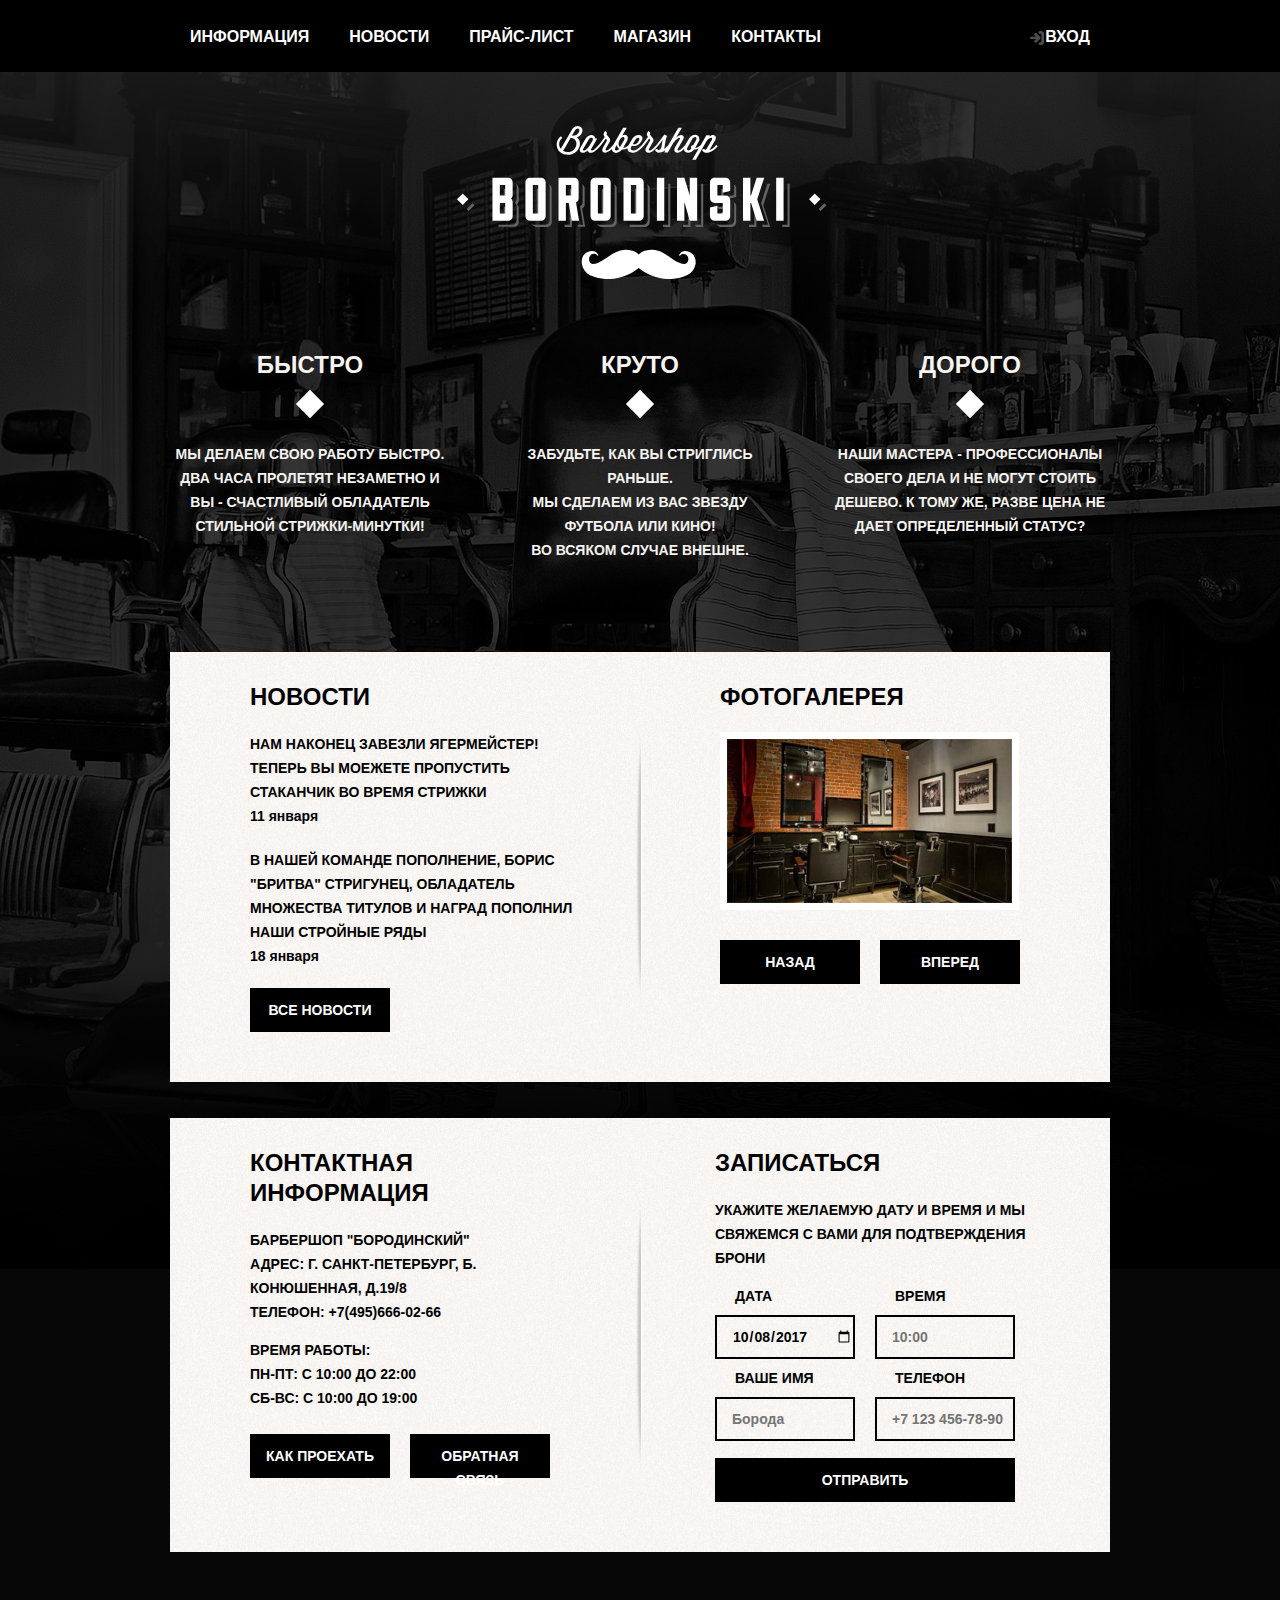
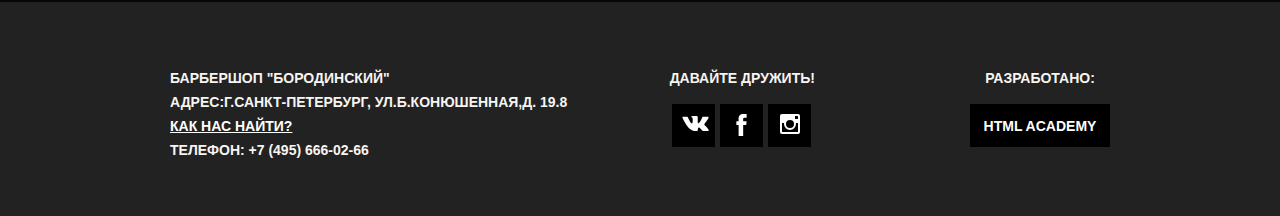
==== index.html @ e77247ff "29/03/2022" ====
<!DOCTYPE HTML>
<HTML>

<head>
	<meta charset="utf-8">
   <link rel="stylesheet" href="style.css">
   <title>Барбершоп "Бородинский"</title>
</head>

<body class="black-body">
   <header class="main-navigation">
			<div class="nav-container container">
            <nav>
               <ul class="site-navigation">
                  <li><a href="#">Информация</a></li>
                  <li><a href="#">Новости</a></li>
                  <li><a href="price.html">Прайс-лист</a></li>
                  <li><a href="shop.html">Магазин</a></li>
                  <li><a href="#">Контакты</a></li>
               </ul>
            </nav>
            <ul class="user-navigation">
               <li><a class="btn-login" href="#">Вход</a></li>
            </ul>
   		</div>
      <a class="logo-img" href="#">
            <img src="img/index-logo.svg" alt="Бородинский">
      </a>
   </header>

   <main>
      <h1 class="visualy-hidden"">Барбершоп " Бородинский"</h1>
            <section class="container">
               <h2 class="visualy-hidden">Преимущества</h2>
               <ul class="features-list">
                  <li class="features-text">
                        <h2>Быстро</h2>
                        <div class="square"></div>
                        <p>Мы делаем свою работу быстро. Два часа пролетят незаметно и Вы - счастливый обладатель
                           стильной стрижки-минутки!</p>
                  </li>
                  <li class="features-text">
                        <h2>Круто</h2>
                        <div class="square"></div>
                        <p>Забудьте, как Вы стриглись раньше. <br>Мы сделаем из Вас звезду футбола или кино!<br> 
									Во всяком случае внешне.</p>
                  </li>
                  <li class="features-text">
                        <h2>Дорого</h2>
                        <div class="square"></div>
                        <p>Наши мастера - профессионалы своего дела и не могут стоить дешево. К тому же, разве цена не
                           дает определенный статус?</p>
                  </li>
               </ul>
            </section>

            <div class="index-columns container segmentation">
               <section class="news half">
                  <h2>Новости</h2>
                  <ul class="news-list">
                        <li>
                           <p>Нам наконец завезли Ягермейстер! Теперь Вы моежете пропустить стаканчик во время стрижки
                              <br><time data="2019-01-11">11 января</time>
                           </p>
                        </li>
                        <li>
                           <p>В нашей команде пополнение, Борис "Бритва" Стригунец, обладатель множества титулов и
                              наград пополнил наши стройные ряды
                              <br><time data="2019-01-18">18 января</time>
                           </p>
                        </li>
                        <li>
                           <a class="btn" href="#">Все новости</a>
                        </li>
                  </ul>
               </section>

               <section class="gallery half">
                  <h2>Фотогалерея</h2>
                  <figure class="photo-gallery">
                        <img src="img/gallery.jpg" alt="Наши фото">
                  </figure>
                  <div class="horizontal-btn">
                        <button class="btn" type="button" name="Back">Назад</button>
                        <button class="btn" type="button" name="Next">Вперед</button>
                  </div>
               </section>
            </div>

            <div class="index-columns container segmentation">
               <section class="contact-info half">
                  <h2>Контактная информация</h2>
                  <p>Барбершоп "Бородинский"<br>
                        Адрес: г. Санкт-Петербург, б. Конюшенная, д.19/8<br>
                        телефон: +7(495)666-02-66
                  </p>
                  <p>Время работы:<br>
                        Пн-Пт: c 10:00 до 22:00<br>
                        Сб-Вс: c 10:00 до 19:00<br>
                  </p>
                  <div class="horizontal-btn">
                        <a class="btn" href="#">Как проехать</a>
                        <a class="btn" href="#">Обратная связь</a>
                  </div>
               </section>

               <section class="appointment half">
                  <h2>Записаться</h2>
                  <p>Укажите желаемую дату и время и мы свяжемся с Вами для подтверждения брони</p>
                  <form action="#" method="GET">
                        <div class="appointment-item">
                           <label for="date">Дата</label>
                           <input type="date" name="date" value="2017-10-08">
                        </div>
                        <dvi class="appointment-item">
                           <label for="time">Время</label>
                           <input type="datetime" name="time" placeholder="10:00">
                        </dvi>

                        <div class="appointment-item">
                           <label for="Name">Ваше имя</label>
                           <input type="text" name="Name" placeholder="Борода">
                        </div>
                        <div class="appointment-item">
                           <label for="tel">Телефон</label>
                           <input type="tel" name="tel" placeholder="+7 123 456-78-90">
                        </div>
                        <button class="btn" type="submit" value="Отправить">Отправить</button>
                  </form>
               </section>
            </div>
   </main>

   <footer class="main-footer">
      <div class="container">
            <div class="address">
               <p>Барбершоп "Бородинский"<br>
                  Адрес:г.Санкт-Петербург, ул.Б.Конюшенная,д. 19.8<br>
                  <a href="#">Как нас найти?</a><br>
                  Телефон: +7 (495) 666-02-66
               </p>
            </div>
            <div class="social">
               <p>Давайте дружить!</p>
               <ul>
                  <li><a class="btn social-btn" href="#"><img src="svg/vk.svg" alt="vk"></a></li>
                  <li><a class="btn social-btn" href="#"><img src="svg/facebook.svg" alt="Facebook"></a></li>
                  <li><a class="btn social-btn" href="#"><img src="svg/instagram.svg" alt="instagram"></a></li>
               </ul>
            </div>
            <div class="copyright">
               <p>Разработано:</p>
               <a class="btn social-btn" href="https://htmlacademy.ru/">HTML Academy</a>
            </div>
      </div>
   </footer>

   <section class="modal modal-login">
      <h2>Личный кабинет</h2>
      <p>Введите пожалуйста свой логин и пароль</p>
      <form action="#" method="GET">
            <p>
               <label for="user" class="visualy-hidden">Логин</label>
               <input class="login-icon-user" type="text" name="user" placeholder="ЛОГИН">
            </p>
            <p>
               <label for="password" class="visualy-hidden">Пароль</label>
               <input class="login-icon-password" type="password" name="password" placeholder="ПАРОЛЬ">
            </p>
            <p class="login-help">
               <label class="remember">
                  <input type="checkbox" class="visualy-hidden" checked>
                  <span class="checkbox-indicator"></span>
                  Запомните меня
               </label>
               <a href="#">Я забыл пароль!</a>
            </p>
            <button class="btn" type="submit" value="Войти">Войти</button>
      </form>
      <button class="modal-close"></button>
   </section>

   <section class="modal modal-maps">
      <h2 class="visualy-hidden">Карта проезда</h2>
      <img src="img/map.png" alt="Карта проезда">
      <button class="modal-close"></button>
   </section>
</body>

</HTML>
---- style.css ----
*, *::after, *::before {
   box-sizing: border-box;
}

body {
	max-width: 2560px;
   padding: 0;
   margin: 0 auto;
   font-family: "PT Sans Narrow", Arial, sans-serif;
   font-size: 14px;
   line-height: 24px;
   font-weight: bold;
   text-transform: uppercase;
   color: #F7F4F1;
   background-position: top center;
   background-repeat: no-repeat;   
}

.black-body{
   background-color: black;
   background-image: url(img/Background.png);
}

.white-body {
   background-color: #faf7f4;
   background-image: url(img/Background_white.png);
}

.visualy-hidden {
   position: absolute !important;
   height: 1px; width: 1px; 
   overflow: hidden;
    clip: rect(1px 1px 1px 1px); /* IE6, IE7 */
   clip: rect(1px, 1px, 1px, 1px);
}

.container {
   width: 940px;
   margin: 0 auto;
}

a {
   text-decoration: none;    
}

.btn {
   display: block;
   width: 140px;
   height: 44px;
   margin-top: 10px;
   margin-right: 20px;
   padding: 10px;
   background-color: black;
   color: white;
   text-align: center;
   font: inherit;
   text-transform: uppercase;
   border: none;
}

.btn:hover, 
.btn:focus,
.btn:active {
   background-color: #663d15;
}

.btn-login::before {
   content:"";
   width: 16px;
   height: 18px;
   background-image: url(svg/login.svg);
   background-repeat: no-repeat;
   background-position: 0 0;
   color: white;
   position: absolute;
   top: 5px;
   right: 65px;
   opacity: 0.3;
}

.btn-login:hover,
.btn-login:focus,
.btn-login:active,
.btn-login:hover::before,
.btn-login:focus::before,
.btn-login:active::before {
   background-color: #242424;
   opacity: 1;
}

.breadcrumbs {
   display: flex;
   padding: 0;
   justify-content: flex-start;
}

.breadcrumbs a {
   color:#000000;
}

.breadcrumbs a:focus,
.breadcrumbs a:hover {
   color: #663d15;
}

.breadcrumbs li {
   margin-right: 30px;
   padding-left: 5px;
}

.breadcrumbs li:first-child {
   list-style: none;
}

h1 {
   font-size: 30px;
   line-height: 42px;
}

h2 {
   font-size: 24px;
   line-height: 30px;
}

h3 {
   font-size: 20px;
   line-height: 24px;
}

.main-navigation {
   display:flex;
   flex-direction: column;
   font-size: 16px;
   font-weight: bold;
   background-color: #000000;
   height: 72px;
   margin-bottom: 50px;
}

.nav-container {
   display: flex;
   justify-content: space-between;
   background-color: #000000;
}

.site-navigation {
   display: flex;
}

.user-navigation {
   position: relative;
}

.site-navigation,
.user-navigation{
   list-style: none; 
   margin-top: 25px;
   padding: 0px; 
}

.site-navigation a,
.user-navigation a {
   color: white; 
   padding: 20px;
   padding-top: 26px;
   padding-bottom: 25px;
}

.site-navigation a:hover,
.user-navigation a:focus,
.site-navigation a:hover,
.user-navigation a:focus {
   background-color: #242424; 
}

.site-navigation img {
   vertical-align: top;
}

.user-navigation a {
   padding-left: 50px;
}

.logo-img {
   width: 369px;
   height: 153px;
   margin: 0 auto;
   margin-top: 61px;
   margin-bottom: 59px;
}

.features-list {
   display: flex;
   justify-content: space-between;
   list-style: none;
   padding:0;
   margin: 0px;
   margin-top: 258px;
   margin-bottom:76px;
}

.features-text {
   text-align: center;
   width: 280px;
}

.features-text h2 {
   margin-bottom: 0px;
}

.square {
   width:20px;
   height:20px;
   border: 10px solid white;
   margin: 0px auto;
   margin-top: 14px;
   margin-bottom: 28px;
   transform: rotate(45deg);
}

.index-columns {
   display: flex;
   background-color: #f8f5f2;
   background-image: url(img/Background_white.png);
   color: black;
   margin-bottom: 36px;
}

.half {
   width: 470px;
}

.segmentation {
   background-image: 
      url(img/Horizontal-line.png),
      url(img/Background_white.png);
   background-position: center, 0 0;
   background-repeat: no-repeat, repeat;  
}

.news, 
.gallery,
.contact-info,
.appointment {
   margin-left: 80px;
   margin-right: 45px;
   margin-top: 10px;
   margin-bottom: 50px;
}

.news-list {
   list-style: none;
   padding: 0px;
   margin: 0px;
}

.news-list li:not(:last-child) {
   margin-bottom: 20px;
}

.news-list time {
   text-transform: none;
}

.news .btn {
   padding: 10px;
}

.photo-gallery {
   width: 299px;
   height: 178px;
   border: 7px solid #ffffff;
   background-color: #cccccc;
   margin: 0;
   padding: 0;
   margin-bottom: 20px;
}

.photo-gallery img {
   width: 100%;
   height: 100%;
}

.horizontal-btn {
   display: flex;
}

.appointment {
   padding-right: 30px;
}

.appointment form {
   display: flex;
   flex-wrap: wrap;
   column-gap: 20px;
   row-gap: 7px;
}

.appointment label {
   padding-left: 20px;
   padding-bottom: 7px;
}

.appointment-item {
   display:flex;
   flex-direction: column;
}

.appointment .btn {
      width: 300px;
      height: 44px;
      margin-top: 10px;
}

.appointment input {
   font:inherit;
   background-color: transparent;
   border: 2px solid #000000;
   padding-left: 15px;
   width: 140px;
   height: 44px;
}

.appointment input:focus {
   border-color: #663d15;
}

.main-footer {
   background-color: #222222;
   margin-top: 50px;
   padding-top: 50px;
   padding-bottom: 40px;
}

.main-footer .container {
   display: flex;
}

.social,
.copyright {
   text-align: center;
}

.social {
   width: 150px;
   margin-left: 100px;    
}

.social ul {
   display: flex;
   flex-wrap: wrap;
   list-style: none;
   margin: 0px;
   padding: 0px;
}

.social li {
   margin-left: 5px;
}

.social-btn {
   display: block;
   height: 43px; 
   width: 43px;
   margin: 0px;
}

.social-btn:focus,
.social-btn:hover{
   filter: invert(1);
   background-color: #000000;
}

.copyright {
   margin-left: auto; 
}

.copyright .social-btn {
   width: 140px;
}

.address a {
   color: #ffffff;
   text-decoration: underline;
}

.modal {
   position: fixed;
   background-color: #d3d1ce;
   background-image: url(img/Background_white.png);
   z-index: 1;
   color: #000000;
   box-shadow: 0 0 50px rgba(0,0,0,1);
}

.modal-close {
   position: absolute;
   width: 20px;
   height: 20px;
   top: 10px;
   right: -30px;
   border: 0px;
   background-color: transparent;
   cursor: pointer;
}

.modal-close::before {
   content: "";
   position: absolute;
   width: 20px;
   height: 3px;
   top: 8px;
   right: 0px;
   background-color: #d0d0d0;
   transform: rotate(45deg);
}

.modal-close::after {
   content: "";
   position: absolute;
   width: 20px;
   height: 3px;
   top: 8px;
   right: 0px;
   background-color: #d0d0d0;
   transform: rotate(-45deg);
}

.modal-login {
   display: none;
   width: 456px;
   height: 386px;
   top: 120px;
   left:50%;
   margin-left: -228px;
   padding-left: 80px;
   padding-right: 80px;
   padding-top: 50px;
}

.modal-login h2{
   margin: 0px;
   padding: 0px;
}

.modal-login p{
   margin-top: 10px;
   margin-bottom: 0px;
   padding: 0px;
}

.modal-login input {
   font:inherit;
   background-color: #f9f6f3;
   border: 2px solid #000000;
   width:296px;
   padding: 8px;
   padding-left: 15px;
   padding-right: 40px;
}

.modal-login input:hover,
.modal-login input:focus  {
   border: 2px solid #663d15;
}

.login-icon-user {
   background-image: url(svg/user.svg);
   background-repeat: no-repeat;
   background-position: 265px center;
}

.login-icon-password {
   background-image: url(svg/lock.svg);
   background-repeat: no-repeat;
   background-position: 265px center;
}

.login-help {
   display: flex;
   justify-content: space-between;
}

.remember {
   position: relative;
   padding-left: 30px;
}

.remember:hover {
   color:#663d15;
}

.remember input[type="checkbox"] + .checkbox-indicator {
   position:absolute;
   top: 3px;
   left: 0px;
   width: 17px;
   height: 17px;
   border: 2px solid black;
}

.remember input[type="checkbox"]:checked + .checkbox-indicator::before,
.remember input[type="checkbox"]:checked + .checkbox-indicator::after {
   content: "";
   position: absolute;
   width: 13px;
   height: 3px;
   top: 5px;
   right:0px;
   background-color: black;
}

.remember input[type="checkbox"]:checked + .checkbox-indicator::before {
   transform: rotate(45deg);
}

.remember input[type="checkbox"]:checked + .checkbox-indicator::after {
   transform: rotate(-45deg);
}

.modal-login a {
   color:#000000;
   text-decoration: underline;    
}

.modal-login .btn {
   width:100%;
}

.modal-maps {
   display: none;
   background-color: #ffffff;
   width: 780px;
   height: 574px;
   top: 50%;
   left:50%;
   margin-top: -287px;
   margin-left: -390px;
   padding: 7px;
}

.here {
   padding-bottom: 21px;
   border-bottom: 4px solid white;    
}

.prix {
   background-color: #e5e5e5;
   text-align: center;
   vertical-align: middle;
}

.prix::after {
   content:" \20BD";
}

.item-main {
   color:#000000;
}

.vendor_code {
   color: #aeaeae;
}

.list-marker {
   list-style-image: url(img/square_list.svg);
}

.set {
   padding: 0;
}

.price-list {
   padding-left: 20px;
   line-height: 35px;
}

.indent {
   padding-left: 10px;
}

.price-title {
   display: flex;
   justify-content: center;
   align-items: center;
}

.price-title::before,
.price-title::after {
   content: "";
   width: 50px;
   height: 2px;
   background-color: #000000;
   flex-grow: 1;
   flex-shrink: 0;
}

.price-title::before {
   margin-right: 20px;
}

.price-title::after {
   margin-left: 20px;
}

.price-title h2 {
   font-size: 48px;
   line-height: 48px;
}

.price-table {
   margin-top: 30px;
   border-collapse: collapse;
}

.price-table tr{
   height: 39px;
}

.price-table td{
   width: 230px;
   border: 2px solid #000000;
   padding-left: 18px;
}

.price-table td:last-child{
   text-align: center;
}

.about-us {
   width: 380px;
}

.prod_sort {
   width: 280px;
}

.prod_sale {
   display: flex;
   width: 850px;
   flex-wrap: wrap;
   gap: 20px;
}

.prod_cart {
   width: 220px;
   height: 286px;
   background-color: #cccccc;
   line-height: 18px;
   text-transform: none;
   box-shadow: 0 0 10px rgba(0,0,0,0.2);
}

q {
   quotes: "\00ab" "\00bb"; 
   text-transform: uppercase; 
}

.prod_sale .prixe {
   background-color: #b8b8b8;
}

.preview-item {
   display: flex;
   flex-wrap: wrap;
   gap: 20px;
   padding: 0px;
   margin: 0px;
}

.preview-item input[type="image"] {
   box-shadow: 0 0 10px rgba(0,0,0,0.2);
}

.availability {
   display: flex;
   justify-content: space-between;
}

.description {
   padding-left: 70px;
}
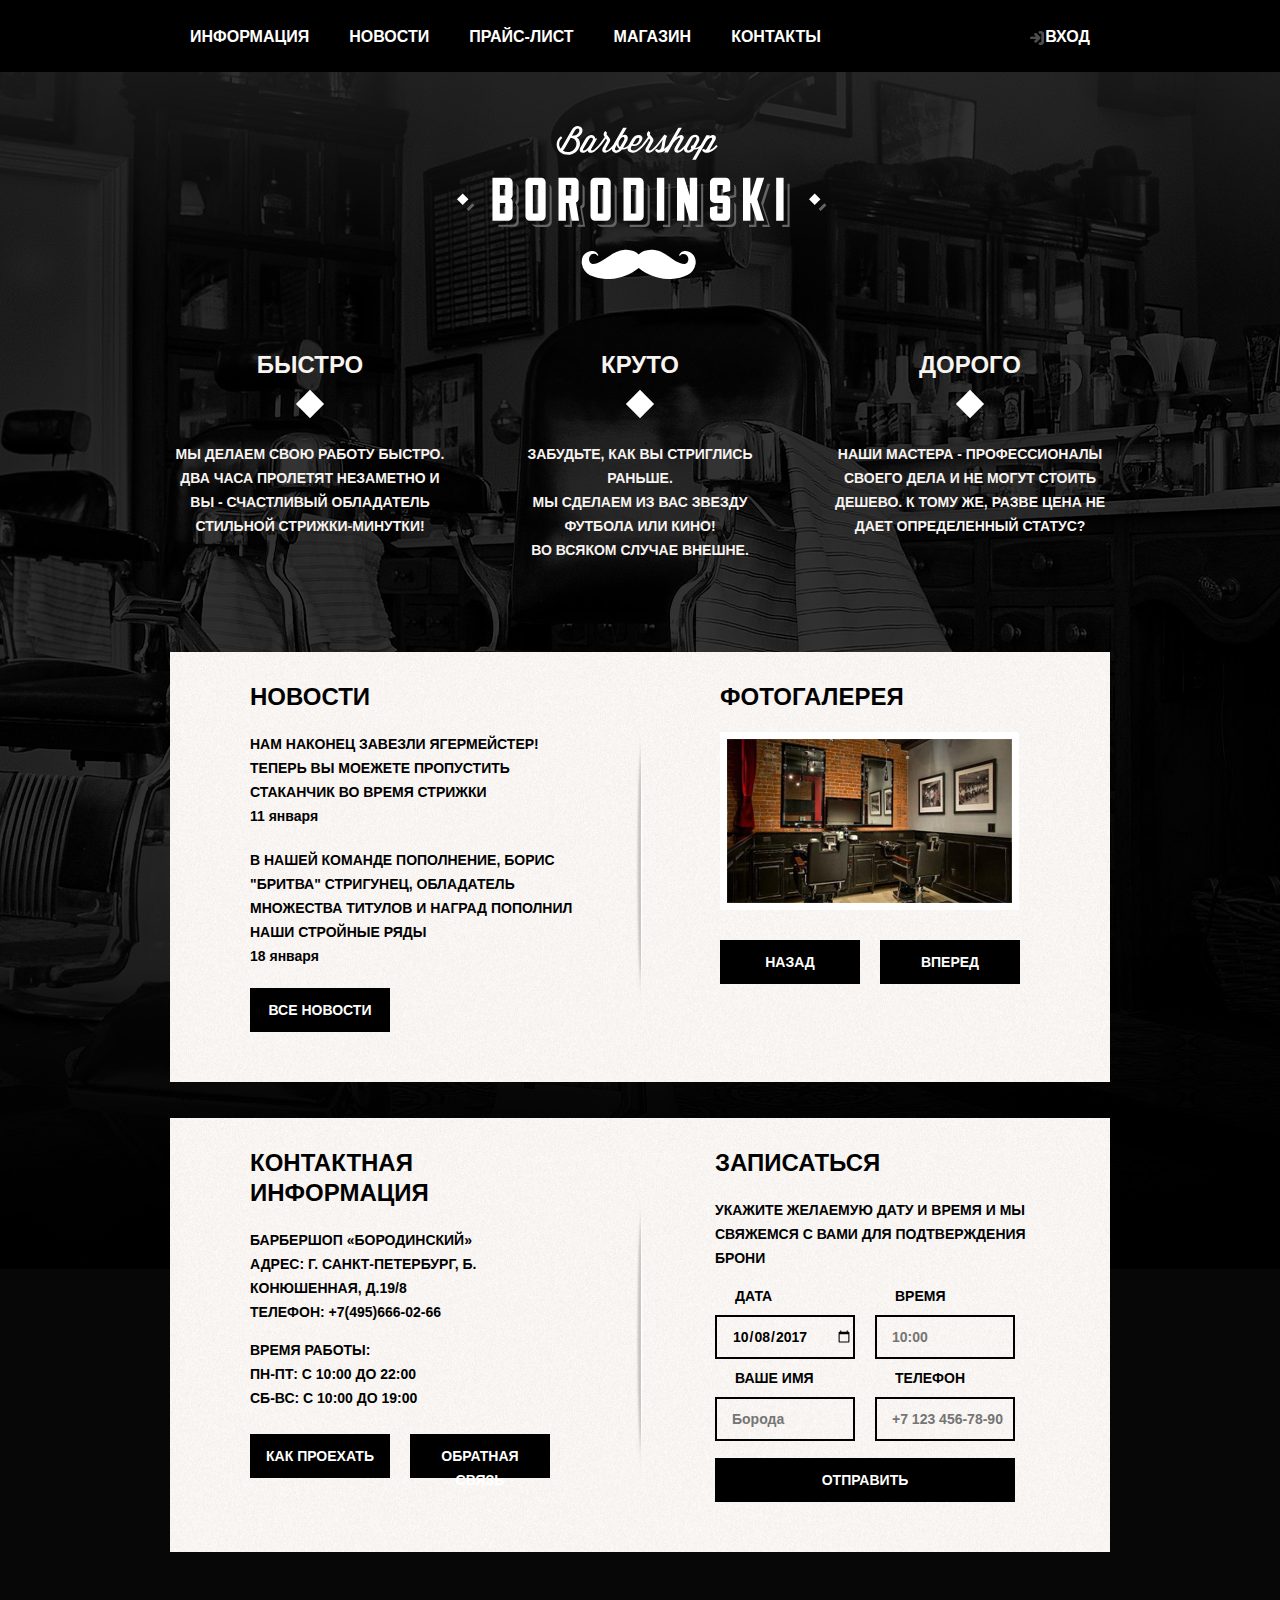
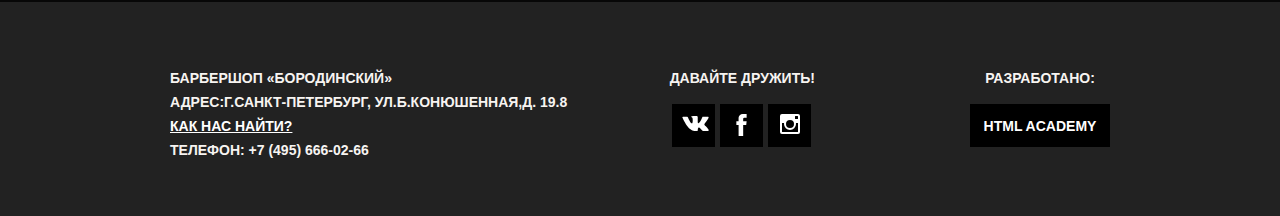
==== commit 70cd794c: "31/03/2022 item price" ====
--- a/index.html
+++ b/index.html
@@ -3,188 +3,187 @@
 
 <head>
 	<meta charset="utf-8">
-   <link rel="stylesheet" href="style.css">
-   <title>Барбершоп "Бородинский"</title>
+	<link rel="stylesheet" href="style.css">
+	<title>Барбершоп "Бородинский"</title>
 </head>
+	
+<body class="black-body">
+	<header class="main-navigation">
+		<div class="nav-container container">
+			<nav>
+				<ul class="site-navigation">
+					<li><a href="#">Информация</a></li>
+					<li><a href="#">Новости</a></li>
+					<li><a href="price.html">Прайс-лист</a></li>
+					<li><a href="shop.html">Магазин</a></li>
+					<li><a href="#">Контакты</a></li>
+				</ul>
+			</nav>
+				<ul class="user-navigation">
+					<li><a class="btn-login" href="#">Вход</a></li>
+				</ul>
+		</div>
+		<a class="logo-img" href="#">
+			<img src="img/index-logo.svg" alt="Бородинский">
+		</a>
+	</header>
 
-<body class="black-body">
-   <header class="main-navigation">
-			<div class="nav-container container">
-            <nav>
-               <ul class="site-navigation">
-                  <li><a href="#">Информация</a></li>
-                  <li><a href="#">Новости</a></li>
-                  <li><a href="price.html">Прайс-лист</a></li>
-                  <li><a href="shop.html">Магазин</a></li>
-                  <li><a href="#">Контакты</a></li>
-               </ul>
-            </nav>
-            <ul class="user-navigation">
-               <li><a class="btn-login" href="#">Вход</a></li>
-            </ul>
-   		</div>
-      <a class="logo-img" href="#">
-            <img src="img/index-logo.svg" alt="Бородинский">
-      </a>
-   </header>
+	<main>
+		<h1 class="visualy-hidden"">Барбершоп "Бородинский"</h1>
+		<section class="container">
+			<h2 class="visualy-hidden">Преимущества</h2>
+			<ul class="features-list">
+				<li class="features-text">
+					<h2>Быстро</h2>
+					<div class="square"></div>
+					<p>Мы делаем свою работу быстро. Два часа пролетят незаметно и Вы - счастливый обладатель
+						стильной стрижки-минутки!</p>
+				</li>
+				<li class="features-text">
+					<h2>Круто</h2>
+					<div class="square"></div>
+					<p>Забудьте, как Вы стриглись раньше. <br>Мы сделаем из Вас звезду футбола или кино!<br> 
+						Во всяком случае внешне.</p>
+				</li>
+				<li class="features-text">
+					<h2>Дорого</h2>
+					<div class="square"></div>
+						<p>Наши мастера - профессионалы своего дела и не могут стоить дешево. К тому же, разве цена не
+						дает определенный статус?</p>
+				</li>
+			</ul>
+		</section>
 
-   <main>
-      <h1 class="visualy-hidden"">Барбершоп " Бородинский"</h1>
-            <section class="container">
-               <h2 class="visualy-hidden">Преимущества</h2>
-               <ul class="features-list">
-                  <li class="features-text">
-                        <h2>Быстро</h2>
-                        <div class="square"></div>
-                        <p>Мы делаем свою работу быстро. Два часа пролетят незаметно и Вы - счастливый обладатель
-                           стильной стрижки-минутки!</p>
-                  </li>
-                  <li class="features-text">
-                        <h2>Круто</h2>
-                        <div class="square"></div>
-                        <p>Забудьте, как Вы стриглись раньше. <br>Мы сделаем из Вас звезду футбола или кино!<br> 
-									Во всяком случае внешне.</p>
-                  </li>
-                  <li class="features-text">
-                        <h2>Дорого</h2>
-                        <div class="square"></div>
-                        <p>Наши мастера - профессионалы своего дела и не могут стоить дешево. К тому же, разве цена не
-                           дает определенный статус?</p>
-                  </li>
-               </ul>
-            </section>
+		<div class="index-columns container segmentation">
+			<section class="news half">
+				<h2>Новости</h2>
+				<ul class="news-list">
+					<li>
+						<p>Нам наконец завезли Ягермейстер! Теперь Вы моежете пропустить стаканчик во время стрижки<br>
+							<time data="2019-01-11">11 января</time>
+						</p>
+					</li>
+					<li>
+						<p>В нашей команде пополнение, Борис "Бритва" Стригунец, обладатель множества титулов и
+							наград пополнил наши стройные ряды<br>
+							<time data="2019-01-18">18 января</time>
+						</p>
+					</li>
+					<li>
+						<a class="btn" href="#">Все новости</a>
+					</li>
+				</ul>
+			</section>
 
-            <div class="index-columns container segmentation">
-               <section class="news half">
-                  <h2>Новости</h2>
-                  <ul class="news-list">
-                        <li>
-                           <p>Нам наконец завезли Ягермейстер! Теперь Вы моежете пропустить стаканчик во время стрижки
-                              <br><time data="2019-01-11">11 января</time>
-                           </p>
-                        </li>
-                        <li>
-                           <p>В нашей команде пополнение, Борис "Бритва" Стригунец, обладатель множества титулов и
-                              наград пополнил наши стройные ряды
-                              <br><time data="2019-01-18">18 января</time>
-                           </p>
-                        </li>
-                        <li>
-                           <a class="btn" href="#">Все новости</a>
-                        </li>
-                  </ul>
-               </section>
+			<section class="gallery half">
+				<h2>Фотогалерея</h2>
+				<figure class="photo-gallery">
+					<img src="img/gallery.jpg" alt="Наши фото">
+				</figure>
+				<div class="horizontal-btn">
+					<button class="btn" type="button" name="Back">Назад</button>
+					<button class="btn" type="button" name="Next">Вперед</button>
+				</div>
+			</section>
+		</div>
 
-               <section class="gallery half">
-                  <h2>Фотогалерея</h2>
-                  <figure class="photo-gallery">
-                        <img src="img/gallery.jpg" alt="Наши фото">
-                  </figure>
-                  <div class="horizontal-btn">
-                        <button class="btn" type="button" name="Back">Назад</button>
-                        <button class="btn" type="button" name="Next">Вперед</button>
-                  </div>
-               </section>
-            </div>
+		<div class="index-columns container segmentation">
+			<section class="contact-info half">
+				<h2>Контактная информация</h2>
+				<p>Барбершоп <q>Бородинский</q><br>
+					Адрес: г. Санкт-Петербург, б. Конюшенная, д.19/8<br>
+					телефон: +7(495)666-02-66
+				</p>
+				<p>Время работы:<br>
+					Пн-Пт: c 10:00 до 22:00<br>
+					Сб-Вс: c 10:00 до 19:00<br>
+				</p>
+				<div class="horizontal-btn">
+					<a class="btn" href="#">Как проехать</a>
+					<a class="btn" href="#">Обратная связь</a>
+				</div>
+			</section>
 
-            <div class="index-columns container segmentation">
-               <section class="contact-info half">
-                  <h2>Контактная информация</h2>
-                  <p>Барбершоп "Бородинский"<br>
-                        Адрес: г. Санкт-Петербург, б. Конюшенная, д.19/8<br>
-                        телефон: +7(495)666-02-66
-                  </p>
-                  <p>Время работы:<br>
-                        Пн-Пт: c 10:00 до 22:00<br>
-                        Сб-Вс: c 10:00 до 19:00<br>
-                  </p>
-                  <div class="horizontal-btn">
-                        <a class="btn" href="#">Как проехать</a>
-                        <a class="btn" href="#">Обратная связь</a>
-                  </div>
-               </section>
+			<section class="appointment half">
+				<h2>Записаться</h2>
+				<p>Укажите желаемую дату и время и мы свяжемся с Вами для подтверждения брони</p>
+				<form action="#" method="GET">
+					<div class="appointment-item">
+						<label for="date">Дата</label>
+						<input type="date" name="date" value="2017-10-08">
+					</div>
+					<div class="appointment-item">
+						<label for="time">Время</label>
+						<input type="datetime" name="time" placeholder="10:00">
+					</div>
+					<div class="appointment-item">
+						<label for="Name">Ваше имя</label>
+						<input type="text" name="Name" placeholder="Борода">
+					</div>
+					<div class="appointment-item">
+						<label for="tel">Телефон</label>
+						<input type="tel" name="tel" placeholder="+7 123 456-78-90">
+					</div>
+						<button class="btn" type="submit" value="Отправить">Отправить</button>
+				</form>
+			</section>
+		</div>
+	</main>
 
-               <section class="appointment half">
-                  <h2>Записаться</h2>
-                  <p>Укажите желаемую дату и время и мы свяжемся с Вами для подтверждения брони</p>
-                  <form action="#" method="GET">
-                        <div class="appointment-item">
-                           <label for="date">Дата</label>
-                           <input type="date" name="date" value="2017-10-08">
-                        </div>
-                        <dvi class="appointment-item">
-                           <label for="time">Время</label>
-                           <input type="datetime" name="time" placeholder="10:00">
-                        </dvi>
+	<footer class="main-footer">
+		<div class="container">
+			<div class="address">
+				<p>Барбершоп <q>Бородинский</q><br>
+					Адрес:г.Санкт-Петербург, ул.Б.Конюшенная,д. 19.8<br>
+					<a href="#">Как нас найти?</a><br>
+					Телефон: +7 (495) 666-02-66
+				</p>
+			</div>
+			<div class="social">
+				<p>Давайте дружить!</p>
+				<ul>
+					<li><a class="btn social-btn" href="#"><img src="svg/vk.svg" alt="vk"></a></li>
+					<li><a class="btn social-btn" href="#"><img src="svg/facebook.svg" alt="Facebook"></a></li>
+					<li><a class="btn social-btn" href="#"><img src="svg/instagram.svg" alt="instagram"></a></li>
+				</ul>
+			</div>
+			<div class="copyright">
+				<p>Разработано:</p>
+				<a class="btn social-btn" href="https://htmlacademy.ru/">HTML Academy</a>
+			</div>
+		</div>
+	</footer>
 
-                        <div class="appointment-item">
-                           <label for="Name">Ваше имя</label>
-                           <input type="text" name="Name" placeholder="Борода">
-                        </div>
-                        <div class="appointment-item">
-                           <label for="tel">Телефон</label>
-                           <input type="tel" name="tel" placeholder="+7 123 456-78-90">
-                        </div>
-                        <button class="btn" type="submit" value="Отправить">Отправить</button>
-                  </form>
-               </section>
-            </div>
-   </main>
+	<section class="modal modal-login">
+		<h2>Личный кабинет</h2>
+		<p>Введите пожалуйста свой логин и пароль</p>
+		<form action="#" method="GET">
+			<p>
+				<label for="user" class="visualy-hidden">Логин</label>
+				<input class="login-icon-user" type="text" name="user" placeholder="ЛОГИН">
+			</p>
+			<p>
+				<label for="password" class="visualy-hidden">Пароль</label>
+				<input class="login-icon-password" type="password" name="password" placeholder="ПАРОЛЬ">
+			</p>
+			<p class="login-help">
+				<label class="remember">
+					<input type="checkbox" class="visualy-hidden" checked>
+					<span class="checkbox-indicator"></span>
+					Запомните меня
+				</label>
+				<a href="#">Я забыл пароль!</a>
+			</p>
+			<button class="btn" type="submit" value="Войти">Войти</button>
+		</form>
+		<button class="modal-close"></button>
+	</section>
 
-   <footer class="main-footer">
-      <div class="container">
-            <div class="address">
-               <p>Барбершоп "Бородинский"<br>
-                  Адрес:г.Санкт-Петербург, ул.Б.Конюшенная,д. 19.8<br>
-                  <a href="#">Как нас найти?</a><br>
-                  Телефон: +7 (495) 666-02-66
-               </p>
-            </div>
-            <div class="social">
-               <p>Давайте дружить!</p>
-               <ul>
-                  <li><a class="btn social-btn" href="#"><img src="svg/vk.svg" alt="vk"></a></li>
-                  <li><a class="btn social-btn" href="#"><img src="svg/facebook.svg" alt="Facebook"></a></li>
-                  <li><a class="btn social-btn" href="#"><img src="svg/instagram.svg" alt="instagram"></a></li>
-               </ul>
-            </div>
-            <div class="copyright">
-               <p>Разработано:</p>
-               <a class="btn social-btn" href="https://htmlacademy.ru/">HTML Academy</a>
-            </div>
-      </div>
-   </footer>
-
-   <section class="modal modal-login">
-      <h2>Личный кабинет</h2>
-      <p>Введите пожалуйста свой логин и пароль</p>
-      <form action="#" method="GET">
-            <p>
-               <label for="user" class="visualy-hidden">Логин</label>
-               <input class="login-icon-user" type="text" name="user" placeholder="ЛОГИН">
-            </p>
-            <p>
-               <label for="password" class="visualy-hidden">Пароль</label>
-               <input class="login-icon-password" type="password" name="password" placeholder="ПАРОЛЬ">
-            </p>
-            <p class="login-help">
-               <label class="remember">
-                  <input type="checkbox" class="visualy-hidden" checked>
-                  <span class="checkbox-indicator"></span>
-                  Запомните меня
-               </label>
-               <a href="#">Я забыл пароль!</a>
-            </p>
-            <button class="btn" type="submit" value="Войти">Войти</button>
-      </form>
-      <button class="modal-close"></button>
-   </section>
-
-   <section class="modal modal-maps">
-      <h2 class="visualy-hidden">Карта проезда</h2>
-      <img src="img/map.png" alt="Карта проезда">
-      <button class="modal-close"></button>
-   </section>
+	<section class="modal modal-maps">
+		<h2 class="visualy-hidden">Карта проезда</h2>
+		<img src="img/map.png" alt="Карта проезда">
+		<button class="modal-close"></button>
+	</section>
 </body>
 
-</HTML>+</HTML>
--- a/style.css
+++ b/style.css
@@ -1,81 +1,81 @@
 *, *::after, *::before {
-   box-sizing: border-box;
+	box-sizing: border-box;
 }
 
 body {
 	max-width: 2560px;
-   padding: 0;
-   margin: 0 auto;
-   font-family: "PT Sans Narrow", Arial, sans-serif;
-   font-size: 14px;
-   line-height: 24px;
-   font-weight: bold;
-   text-transform: uppercase;
-   color: #F7F4F1;
-   background-position: top center;
-   background-repeat: no-repeat;   
+	padding: 0;
+	margin: 0 auto;
+	font-family: "PT Sans Narrow", Arial, sans-serif;
+	font-size: 14px;
+	line-height: 24px;
+	font-weight: bold;
+	text-transform: uppercase;
+	color: #F7F4F1;
+	background-position: top center;
+	background-repeat: no-repeat;   
 }
 
 .black-body{
-   background-color: black;
-   background-image: url(img/Background.png);
+	background-color: black;
+	background-image: url(img/Background.png);
 }
 
 .white-body {
-   background-color: #faf7f4;
-   background-image: url(img/Background_white.png);
+	background-color: #faf7f4;
+	background-image: url(img/Background_white.png);
 }
 
 .visualy-hidden {
-   position: absolute !important;
-   height: 1px; width: 1px; 
-   overflow: hidden;
-    clip: rect(1px 1px 1px 1px); /* IE6, IE7 */
-   clip: rect(1px, 1px, 1px, 1px);
+	position: absolute !important;
+	height: 1px; width: 1px; 
+	overflow: hidden;
+	 clip: rect(1px 1px 1px 1px); /* IE6, IE7 */
+	clip: rect(1px, 1px, 1px, 1px);
 }
 
 .container {
-   width: 940px;
-   margin: 0 auto;
+	width: 940px;
+	margin: 0 auto;
 }
 
 a {
-   text-decoration: none;    
+	text-decoration: none;
 }
 
 .btn {
-   display: block;
-   width: 140px;
-   height: 44px;
-   margin-top: 10px;
-   margin-right: 20px;
-   padding: 10px;
-   background-color: black;
-   color: white;
-   text-align: center;
-   font: inherit;
-   text-transform: uppercase;
-   border: none;
+	display: block;
+	width: 140px;
+	height: 44px;
+	margin-top: 10px;
+	margin-right: 20px;
+	padding: 10px;
+	background-color: black;
+	color: white;
+	text-align: center;
+	font: inherit;
+	text-transform: uppercase;
+	border: none;
 }
 
 .btn:hover, 
 .btn:focus,
 .btn:active {
-   background-color: #663d15;
+	background-color: #663d15;
 }
 
 .btn-login::before {
-   content:"";
-   width: 16px;
-   height: 18px;
-   background-image: url(svg/login.svg);
-   background-repeat: no-repeat;
-   background-position: 0 0;
-   color: white;
-   position: absolute;
-   top: 5px;
-   right: 65px;
-   opacity: 0.3;
+	content:"";
+	width: 16px;
+	height: 18px;
+	background-image: url(svg/login.svg);
+	background-repeat: no-repeat;
+	background-position: 0 0;
+	color: white;
+	position: absolute;
+	top: 5px;
+	right: 65px;
+	opacity: 0.3;
 }
 
 .btn-login:hover,
@@ -84,599 +84,642 @@
 .btn-login:hover::before,
 .btn-login:focus::before,
 .btn-login:active::before {
-   background-color: #242424;
-   opacity: 1;
+	background-color: #242424;
+	opacity: 1;
 }
 
 .breadcrumbs {
-   display: flex;
-   padding: 0;
-   justify-content: flex-start;
+	display: flex;
+	padding: 0;
+	justify-content: flex-start;
+	margin-bottom: 50px;
 }
 
 .breadcrumbs a {
-   color:#000000;
+	color:#000000;
 }
 
 .breadcrumbs a:focus,
 .breadcrumbs a:hover {
-   color: #663d15;
+	color: #663d15;
 }
 
 .breadcrumbs li {
-   margin-right: 30px;
-   padding-left: 5px;
+	margin-right: 33px;
+	padding-left: 5px;
 }
 
 .breadcrumbs li:first-child {
-   list-style: none;
+	list-style: none;
+	padding-left: 0px;
+}
+
+.breadcrumbs li:last-child a{
+	color: #aeaeae;
 }
 
 h1 {
-   font-size: 30px;
-   line-height: 42px;
+	font-size: 30px;
+	line-height: 42px;
 }
 
 h2 {
-   font-size: 24px;
-   line-height: 30px;
+	font-size: 24px;
+	line-height: 30px;
 }
 
 h3 {
-   font-size: 20px;
-   line-height: 24px;
+	font-size: 20px;
+	line-height: 24px;
 }
 
 .main-navigation {
-   display:flex;
-   flex-direction: column;
-   font-size: 16px;
-   font-weight: bold;
-   background-color: #000000;
-   height: 72px;
-   margin-bottom: 50px;
+	display:flex;
+	flex-direction: column;
+	font-size: 16px;
+	font-weight: bold;
+	background-color: #000000;
+	height: 72px;
+	margin-bottom: 50px;
 }
 
 .nav-container {
-   display: flex;
-   justify-content: space-between;
-   background-color: #000000;
+	display: flex;
+	justify-content: space-between;
+	background-color: #000000;
 }
 
 .site-navigation {
-   display: flex;
+	display: flex;
 }
 
 .user-navigation {
-   position: relative;
+	position: relative;
 }
 
 .site-navigation,
 .user-navigation{
-   list-style: none; 
-   margin-top: 25px;
-   padding: 0px; 
+	list-style: none; 
+	margin-top: 25px;
+	padding: 0px; 
 }
 
 .site-navigation a,
 .user-navigation a {
-   color: white; 
-   padding: 20px;
-   padding-top: 26px;
-   padding-bottom: 25px;
+	color: white; 
+	padding: 20px;
+	padding-top: 26px;
+	padding-bottom: 25px;
 }
 
 .site-navigation a:hover,
 .user-navigation a:focus,
 .site-navigation a:hover,
 .user-navigation a:focus {
-   background-color: #242424; 
+	background-color: #242424; 
 }
 
 .site-navigation img {
-   vertical-align: top;
+	vertical-align: top;
 }
 
 .user-navigation a {
-   padding-left: 50px;
+	padding-left: 50px;
 }
 
 .logo-img {
-   width: 369px;
-   height: 153px;
-   margin: 0 auto;
-   margin-top: 61px;
-   margin-bottom: 59px;
+	width: 369px;
+	height: 153px;
+	margin: 0 auto;
+	margin-top: 61px;
+	margin-bottom: 59px;
 }
 
 .features-list {
-   display: flex;
-   justify-content: space-between;
-   list-style: none;
-   padding:0;
-   margin: 0px;
-   margin-top: 258px;
-   margin-bottom:76px;
+	display: flex;
+	justify-content: space-between;
+	list-style: none;
+	padding:0;
+	margin: 0px;
+	margin-top: 258px;
+	margin-bottom:76px;
 }
 
 .features-text {
-   text-align: center;
-   width: 280px;
+	text-align: center;
+	width: 280px;
 }
 
 .features-text h2 {
-   margin-bottom: 0px;
+	margin-bottom: 0px;
 }
 
 .square {
-   width:20px;
-   height:20px;
-   border: 10px solid white;
-   margin: 0px auto;
-   margin-top: 14px;
-   margin-bottom: 28px;
-   transform: rotate(45deg);
+	width:20px;
+	height:20px;
+	border: 10px solid white;
+	margin: 0px auto;
+	margin-top: 14px;
+	margin-bottom: 28px;
+	transform: rotate(45deg);
 }
 
 .index-columns {
-   display: flex;
-   background-color: #f8f5f2;
-   background-image: url(img/Background_white.png);
-   color: black;
-   margin-bottom: 36px;
+	display: flex;
+	background-color: #f8f5f2;
+	background-image: url(img/Background_white.png);
+	color: black;
+	margin-bottom: 36px;
 }
 
 .half {
-   width: 470px;
+	width: 470px;
 }
 
 .segmentation {
-   background-image: 
-      url(img/Horizontal-line.png),
-      url(img/Background_white.png);
-   background-position: center, 0 0;
-   background-repeat: no-repeat, repeat;  
+	background-image: 
+		url(img/Horizontal-line.png),
+		url(img/Background_white.png);
+	background-position: center, 0 0;
+	background-repeat: no-repeat, repeat;  
 }
 
 .news, 
 .gallery,
 .contact-info,
 .appointment {
-   margin-left: 80px;
-   margin-right: 45px;
-   margin-top: 10px;
-   margin-bottom: 50px;
+	margin-left: 80px;
+	margin-right: 45px;
+	margin-top: 10px;
+	margin-bottom: 50px;
 }
 
 .news-list {
-   list-style: none;
-   padding: 0px;
-   margin: 0px;
+	list-style: none;
+	padding: 0px;
+	margin: 0px;
 }
 
 .news-list li:not(:last-child) {
-   margin-bottom: 20px;
+	margin-bottom: 20px;
 }
 
 .news-list time {
-   text-transform: none;
+	text-transform: none;
 }
 
 .news .btn {
-   padding: 10px;
+	padding: 10px;
 }
 
 .photo-gallery {
-   width: 299px;
-   height: 178px;
-   border: 7px solid #ffffff;
-   background-color: #cccccc;
-   margin: 0;
-   padding: 0;
-   margin-bottom: 20px;
+	width: 299px;
+	height: 178px;
+	border: 7px solid #ffffff;
+	background-color: #cccccc;
+	margin: 0;
+	padding: 0;
+	margin-bottom: 20px;
 }
 
 .photo-gallery img {
-   width: 100%;
-   height: 100%;
+	width: 100%;
+	height: 100%;
 }
 
 .horizontal-btn {
-   display: flex;
+	display: flex;
 }
 
 .appointment {
-   padding-right: 30px;
+	padding-right: 30px;
 }
 
 .appointment form {
-   display: flex;
-   flex-wrap: wrap;
-   column-gap: 20px;
-   row-gap: 7px;
+	display: flex;
+	flex-wrap: wrap;
+	column-gap: 20px;
+	row-gap: 7px;
 }
 
 .appointment label {
-   padding-left: 20px;
-   padding-bottom: 7px;
+	padding-left: 20px;
+	padding-bottom: 7px;
 }
 
 .appointment-item {
-   display:flex;
-   flex-direction: column;
+	display:flex;
+	flex-direction: column;
 }
 
 .appointment .btn {
-      width: 300px;
-      height: 44px;
-      margin-top: 10px;
+	width: 300px;
+	height: 44px;
+	margin-top: 10px;
 }
 
 .appointment input {
-   font:inherit;
-   background-color: transparent;
-   border: 2px solid #000000;
-   padding-left: 15px;
-   width: 140px;
-   height: 44px;
+	font:inherit;
+	background-color: transparent;
+	border: 2px solid #000000;
+	padding-left: 15px;
+	width: 140px;
+	height: 44px;
 }
 
 .appointment input:focus {
-   border-color: #663d15;
+	border-color: #663d15;
 }
 
 .main-footer {
-   background-color: #222222;
-   margin-top: 50px;
-   padding-top: 50px;
-   padding-bottom: 40px;
+	background-color: #222222;
+	margin-top: 50px;
+	padding-top: 50px;
+	padding-bottom: 40px;
 }
 
 .main-footer .container {
-   display: flex;
+	display: flex;
 }
 
 .social,
 .copyright {
-   text-align: center;
+	text-align: center;
 }
 
 .social {
-   width: 150px;
-   margin-left: 100px;    
+	width: 150px;
+	margin-left: 100px;    
 }
 
 .social ul {
-   display: flex;
-   flex-wrap: wrap;
-   list-style: none;
-   margin: 0px;
-   padding: 0px;
+	display: flex;
+	flex-wrap: wrap;
+	list-style: none;
+	margin: 0px;
+	padding: 0px;
 }
 
 .social li {
-   margin-left: 5px;
+	margin-left: 5px;
 }
 
 .social-btn {
-   display: block;
-   height: 43px; 
-   width: 43px;
-   margin: 0px;
+	display: block;
+	height: 43px; 
+	width: 43px;
+	margin: 0px;
 }
 
 .social-btn:focus,
 .social-btn:hover{
-   filter: invert(1);
-   background-color: #000000;
+	filter: invert(1);
+	background-color: #000000;
 }
 
 .copyright {
-   margin-left: auto; 
+	margin-left: auto; 
 }
 
 .copyright .social-btn {
-   width: 140px;
+	width: 140px;
 }
 
 .address a {
-   color: #ffffff;
-   text-decoration: underline;
+	color: #ffffff;
+	text-decoration: underline;
 }
 
 .modal {
-   position: fixed;
-   background-color: #d3d1ce;
-   background-image: url(img/Background_white.png);
-   z-index: 1;
-   color: #000000;
-   box-shadow: 0 0 50px rgba(0,0,0,1);
+	position: fixed;
+	background-color: #d3d1ce;
+	background-image: url(img/Background_white.png);
+	z-index: 1;
+	color: #000000;
+	box-shadow: 0 0 50px rgba(0,0,0,1);
 }
 
 .modal-close {
-   position: absolute;
-   width: 20px;
-   height: 20px;
-   top: 10px;
-   right: -30px;
-   border: 0px;
-   background-color: transparent;
-   cursor: pointer;
+	position: absolute;
+	width: 20px;
+	height: 20px;
+	top: 10px;
+	right: -30px;
+	border: 0px;
+	background-color: transparent;
+	cursor: pointer;
 }
 
 .modal-close::before {
-   content: "";
-   position: absolute;
-   width: 20px;
-   height: 3px;
-   top: 8px;
-   right: 0px;
-   background-color: #d0d0d0;
-   transform: rotate(45deg);
+	content: "";
+	position: absolute;
+	width: 20px;
+	height: 3px;
+	top: 8px;
+	right: 0px;
+	background-color: #d0d0d0;
+	transform: rotate(45deg);
 }
 
 .modal-close::after {
-   content: "";
-   position: absolute;
-   width: 20px;
-   height: 3px;
-   top: 8px;
-   right: 0px;
-   background-color: #d0d0d0;
-   transform: rotate(-45deg);
+	content: "";
+	position: absolute;
+	width: 20px;
+	height: 3px;
+	top: 8px;
+	right: 0px;
+	background-color: #d0d0d0;
+	transform: rotate(-45deg);
 }
 
 .modal-login {
-   display: none;
-   width: 456px;
-   height: 386px;
-   top: 120px;
-   left:50%;
-   margin-left: -228px;
-   padding-left: 80px;
-   padding-right: 80px;
-   padding-top: 50px;
+	display: none;
+	width: 456px;
+	height: 386px;
+	top: 120px;
+	left:50%;
+	margin-left: -228px;
+	padding-left: 80px;
+	padding-right: 80px;
+	padding-top: 50px;
 }
 
 .modal-login h2{
-   margin: 0px;
-   padding: 0px;
+	margin: 0px;
+	padding: 0px;
 }
 
 .modal-login p{
-   margin-top: 10px;
-   margin-bottom: 0px;
-   padding: 0px;
+	margin-top: 10px;
+	margin-bottom: 0px;
+	padding: 0px;
 }
 
 .modal-login input {
-   font:inherit;
-   background-color: #f9f6f3;
-   border: 2px solid #000000;
-   width:296px;
-   padding: 8px;
-   padding-left: 15px;
-   padding-right: 40px;
+	font:inherit;
+	background-color: #f9f6f3;
+	border: 2px solid #000000;
+	width:296px;
+	padding: 8px;
+	padding-left: 15px;
+	padding-right: 40px;
 }
 
 .modal-login input:hover,
 .modal-login input:focus  {
-   border: 2px solid #663d15;
+	border: 2px solid #663d15;
 }
 
 .login-icon-user {
-   background-image: url(svg/user.svg);
-   background-repeat: no-repeat;
-   background-position: 265px center;
+	background-image: url(svg/user.svg);
+	background-repeat: no-repeat;
+	background-position: 265px center;
 }
 
 .login-icon-password {
-   background-image: url(svg/lock.svg);
-   background-repeat: no-repeat;
-   background-position: 265px center;
+	background-image: url(svg/lock.svg);
+	background-repeat: no-repeat;
+	background-position: 265px center;
 }
 
 .login-help {
-   display: flex;
-   justify-content: space-between;
+	display: flex;
+	justify-content: space-between;
 }
 
 .remember {
-   position: relative;
-   padding-left: 30px;
+	position: relative;
+	padding-left: 30px;
 }
 
 .remember:hover {
-   color:#663d15;
+	color:#663d15;
 }
 
 .remember input[type="checkbox"] + .checkbox-indicator {
-   position:absolute;
-   top: 3px;
-   left: 0px;
-   width: 17px;
-   height: 17px;
-   border: 2px solid black;
+	position:absolute;
+	top: 3px;
+	left: 0px;
+	width: 17px;
+	height: 17px;
+	border: 2px solid black;
 }
 
 .remember input[type="checkbox"]:checked + .checkbox-indicator::before,
 .remember input[type="checkbox"]:checked + .checkbox-indicator::after {
-   content: "";
-   position: absolute;
-   width: 13px;
-   height: 3px;
-   top: 5px;
-   right:0px;
-   background-color: black;
+	content: "";
+	position: absolute;
+	width: 13px;
+	height: 3px;
+	top: 5px;
+	right:0px;
+	background-color: black;
 }
 
 .remember input[type="checkbox"]:checked + .checkbox-indicator::before {
-   transform: rotate(45deg);
+	transform: rotate(45deg);
 }
 
 .remember input[type="checkbox"]:checked + .checkbox-indicator::after {
-   transform: rotate(-45deg);
+	transform: rotate(-45deg);
 }
 
 .modal-login a {
-   color:#000000;
-   text-decoration: underline;    
+	color:#000000;
+	text-decoration: underline;    
 }
 
 .modal-login .btn {
-   width:100%;
+	width:100%;
 }
 
 .modal-maps {
-   display: none;
-   background-color: #ffffff;
-   width: 780px;
-   height: 574px;
-   top: 50%;
-   left:50%;
-   margin-top: -287px;
-   margin-left: -390px;
-   padding: 7px;
+	display: none;
+	background-color: #ffffff;
+	width: 780px;
+	height: 574px;
+	top: 50%;
+	left:50%;
+	margin-top: -287px;
+	margin-left: -390px;
+	padding: 7px;
 }
 
 .here {
-   padding-bottom: 21px;
-   border-bottom: 4px solid white;    
+	padding-bottom: 21px;
+	border-bottom: 4px solid white;    
+}
+
+.prix_buy {
+	display: flex;
+	height: 44px;
 }
 
 .prix {
-   background-color: #e5e5e5;
-   text-align: center;
-   vertical-align: middle;
+	display: block;
+	width: 109px;
+	background-color: #e5e5e5;	
+	text-align: center;
+	padding-top: 10px;
 }
 
 .prix::after {
-   content:" \20BD";
+	content: " \20BD";
+}
+
+.buy {
+	display:block;
+	width: 78px;
+	margin-top: 0px;
 }
 
 .item-main {
-   color:#000000;
+	color:#000000;
 }
 
 .vendor_code {
-   color: #aeaeae;
+	color: #aeaeae;
 }
 
 .list-marker {
-   list-style-image: url(img/square_list.svg);
+	list-style-image: url(img/square_list.svg);
 }
 
 .set {
-   padding: 0;
+	padding-left: 20px;
+	margin-top: 30px;
 }
 
 .price-list {
-   padding-left: 20px;
-   line-height: 35px;
+	padding-left: 20px;
+	line-height: 35px;
 }
 
 .indent {
-   padding-left: 10px;
+	padding-left: 10px;
 }
 
 .price-title {
-   display: flex;
-   justify-content: center;
-   align-items: center;
+	display: flex;
+	justify-content: center;
+	align-items: center;
+	margin-top: -40px;
 }
 
 .price-title::before,
 .price-title::after {
-   content: "";
-   width: 50px;
-   height: 2px;
-   background-color: #000000;
-   flex-grow: 1;
-   flex-shrink: 0;
+	content: "";
+	width: 50px;
+	height: 2px;
+	background-color: #000000;
+	flex-grow: 1;
+	flex-shrink: 0;
 }
 
 .price-title::before {
-   margin-right: 20px;
+	margin-right: 20px;
 }
 
 .price-title::after {
-   margin-left: 20px;
+	margin-left: 20px;
 }
 
 .price-title h2 {
-   font-size: 48px;
-   line-height: 48px;
+	font-size: 48px;
+	line-height: 48px;
 }
 
 .price-table {
-   margin-top: 30px;
-   border-collapse: collapse;
+	margin-top: 30px;
+	border-collapse: collapse;
 }
 
 .price-table tr{
-   height: 39px;
+	height: 39px;
 }
 
 .price-table td{
-   width: 230px;
-   border: 2px solid #000000;
-   padding-left: 18px;
+	width: 230px;
+	border: 2px solid #000000;
+	padding-left: 18px;
 }
 
 .price-table td:last-child{
-   text-align: center;
+	text-align: center;
 }
 
 .about-us {
-   width: 380px;
+	width: 380px;
 }
 
 .prod_sort {
-   width: 280px;
+	width: 280px;
 }
 
 .prod_sale {
-   display: flex;
-   width: 850px;
-   flex-wrap: wrap;
-   gap: 20px;
+	display: flex;
+	width: 850px;
+	flex-wrap: wrap;
+	gap: 20px;
 }
 
 .prod_cart {
-   width: 220px;
-   height: 286px;
-   background-color: #cccccc;
-   line-height: 18px;
-   text-transform: none;
-   box-shadow: 0 0 10px rgba(0,0,0,0.2);
+	width: 220px;
+	height: 286px;
+	text-transform: none;
+	box-shadow: 0 0 10px rgba(0,0,0,0.2);
+	padding:0px;
+}
+
+.prod_cart p,
+.prod_cart q {
+	padding:0px;
+	margin:0px;
+	padding-top: 0px;
+	padding-left: 20px;
+	line-height: 16px;
+}
+
+.prod_cart .prix_buy{
+	justify-content: center;
+	padding-left: 20px;
+	margin-top: 10px;
+}
+
+.prod_sale_number {
+	display: flex;
+	gap: 10px;
+	margin-top: 20px;
 }
 
 q {
-   quotes: "\00ab" "\00bb"; 
-   text-transform: uppercase; 
-}
-
-.prod_sale .prixe {
-   background-color: #b8b8b8;
+	quotes: "\00ab" "\00bb"; 
+	text-transform: uppercase; 
 }
 
 .preview-item {
-   display: flex;
-   flex-wrap: wrap;
-   gap: 20px;
-   padding: 0px;
-   margin: 0px;
+	display: flex;
+	flex-wrap: wrap;
+	gap: 20px;
+	padding: 0px;
+	margin: 0px;
 }
 
 .preview-item input[type="image"] {
-   box-shadow: 0 0 10px rgba(0,0,0,0.2);
+	box-shadow: 0 0 10px rgba(0,0,0,0.2);
 }
 
 .availability {
-   display: flex;
-   justify-content: space-between;
+	display: flex;
+	justify-content: space-between;
 }
 
 .description {
-   padding-left: 70px;
+	padding-left: 70px;
+	padding-right: 10px;
+}
+
+.description .prix_buy{
+	margin-top: 40px;
+	margin-bottom: 65px;
 }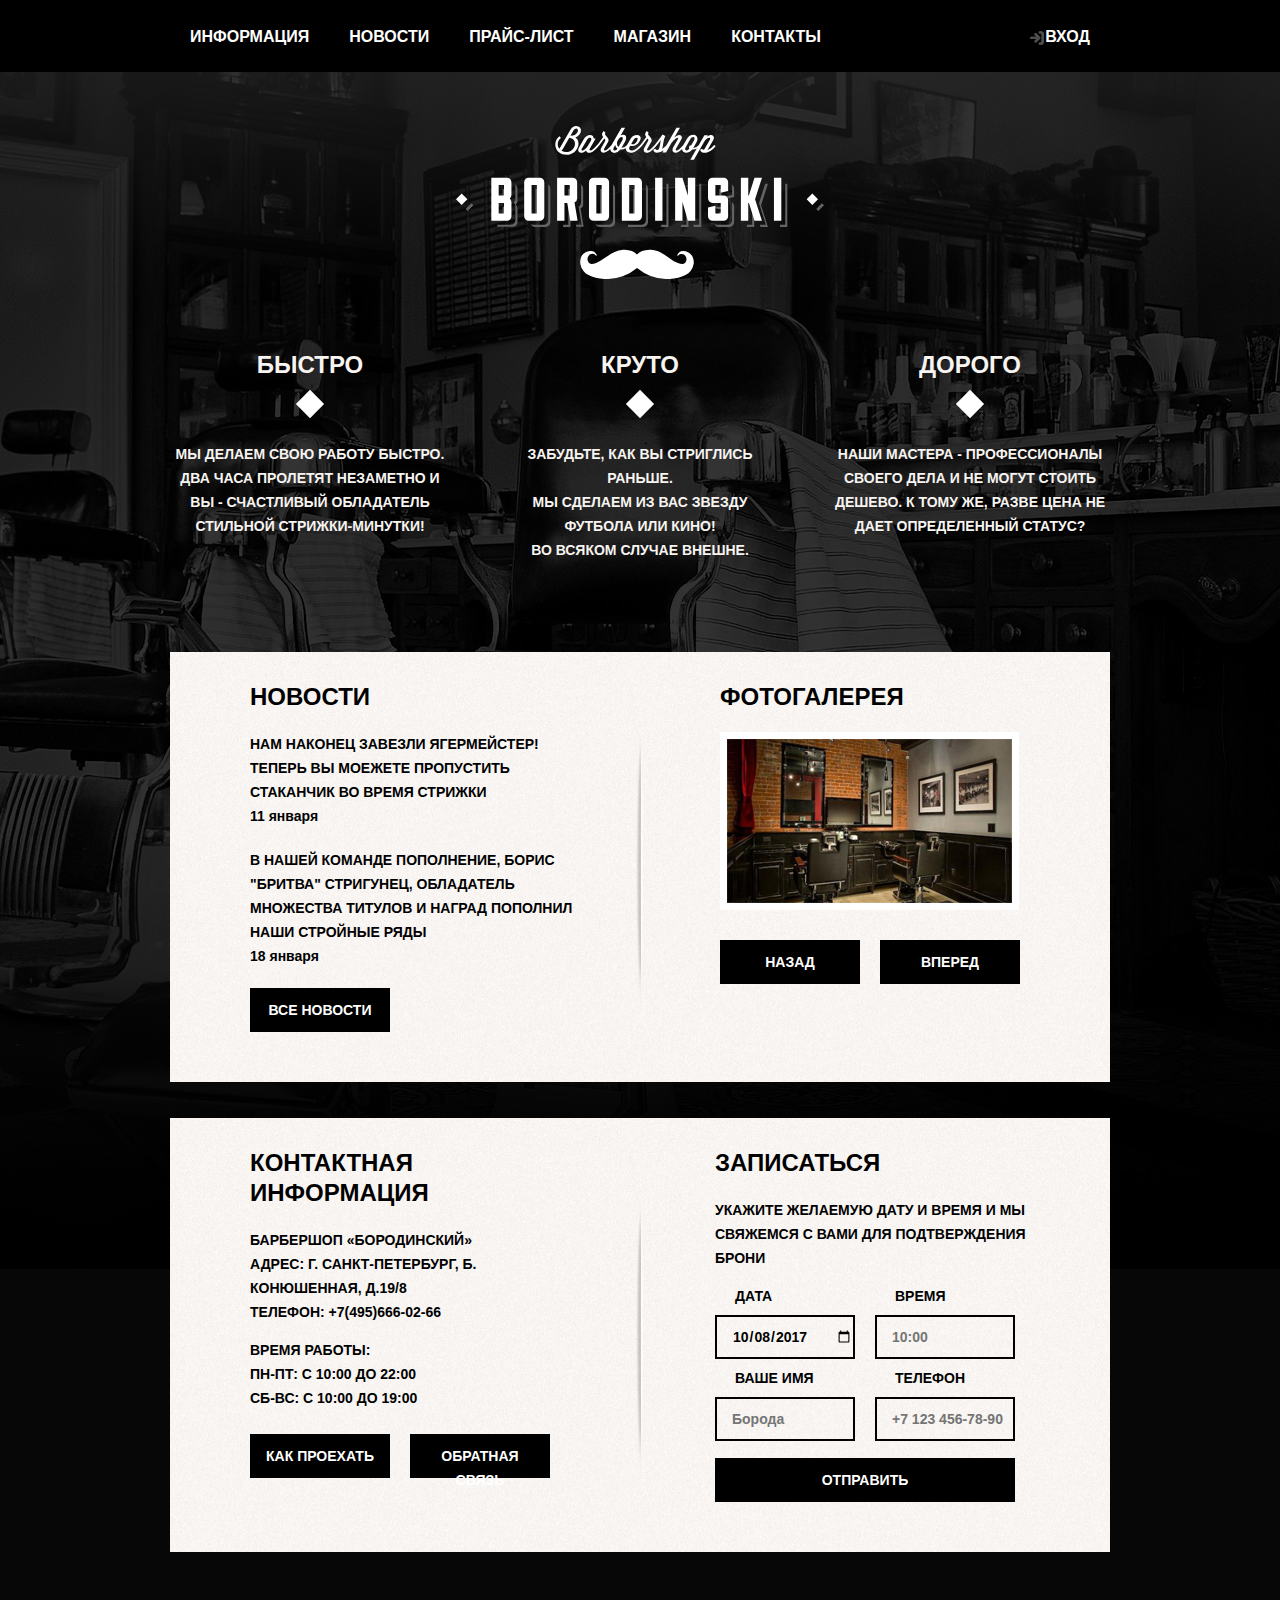
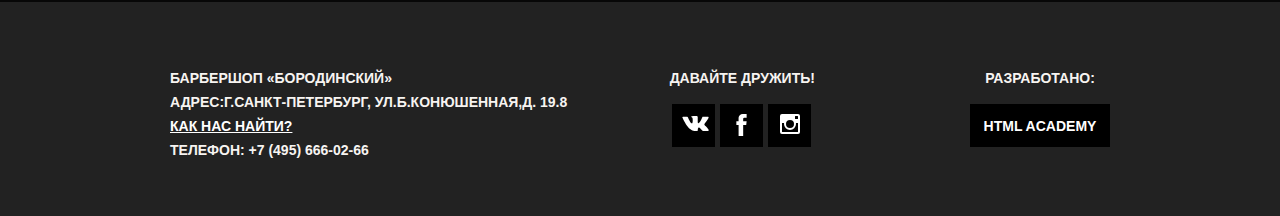
==== commit 40eb05a2: "Change_shop" ====
--- a/index.html
+++ b/index.html
@@ -24,7 +24,7 @@
 				</ul>
 		</div>
 		<a class="logo-img" href="#">
-			<img src="img/index-logo.svg" alt="Бородинский">
+			<img src="svg/index-logo.svg" alt="Бородинский">
 		</a>
 	</header>
 
--- a/style.css
+++ b/style.css
@@ -524,9 +524,73 @@
 	transform: rotate(-45deg);
 }
 
+.prod_sort .remember {
+	padding-left: 43px;
+	margin: 0px;
+	margin-bottom: 12px;
+}
+
+.prod_sort .remember input[type="checkbox"] + .checkbox-indicator {
+	top: 2px;
+	width: 20px;
+	height: 20px;
+}
+
+.prod_sort .remember input[type="checkbox"]:checked + .checkbox-indicator::before,
+.prod_sort .remember input[type="checkbox"]:checked + .checkbox-indicator::after {
+	width: 12px;
+	top: 6px;
+	right:2px;
+}
+
+.prod_sort h2 {
+	line-height: 20px;
+	margin: 0px;
+	margin-bottom: 30px;
+}
+
+.prod_sort h2:not(:first-child) {
+	margin-top: 55px;
+}
+
+.group_prod {
+	position: relative;
+	padding-left: 43px;
+	line-height: 18px;
+	margin-bottom: 20px;
+}
+
+.group_prod:hover {
+	color:#663d15;
+}
+
+.group_prod input[type="radio"] + .checkbox-indicator {
+	position:absolute;
+	top: 3px;
+	left: 0px;
+	width: 20px;
+	height: 20px;
+	border: 2px solid black;
+	border-radius: 100%;
+}
+
+.group_prod input[type="radio"]:checked + .checkbox-indicator::before {
+	content: "";
+	position: absolute;
+	top: 4px;
+	right: 4px;
+	border: 4px solid black;
+	border-radius: 100%;
+}
+
+.prod_sort .btn {
+	width: 110px;
+	margin-top: 45px;
+}
+
 .modal-login a {
 	color:#000000;
-	text-decoration: underline;    
+	text-decoration: underline;
 }
 
 .modal-login .btn {
@@ -654,6 +718,7 @@
 
 .prod_sort {
 	width: 280px;
+	padding-right: 20px;
 }
 
 .prod_sale {
@@ -663,26 +728,27 @@
 	gap: 20px;
 }
 
-.prod_cart {
+.prod_card {
 	width: 220px;
 	height: 286px;
 	text-transform: none;
+	background-color: white;
 	box-shadow: 0 0 10px rgba(0,0,0,0.2);
-	padding:0px;
-}
-
-.prod_cart p,
-.prod_cart q {
+	padding: 0px;
+}
+
+.prod_card p,
+.prod_card q {
 	padding:0px;
 	margin:0px;
 	padding-top: 0px;
-	padding-left: 20px;
+	padding-left: 18px;
 	line-height: 16px;
 }
 
-.prod_cart .prix_buy{
+.prod_card .prix_buy{
 	justify-content: center;
-	padding-left: 20px;
+	padding-left: 18px;
 	margin-top: 10px;
 }
 
